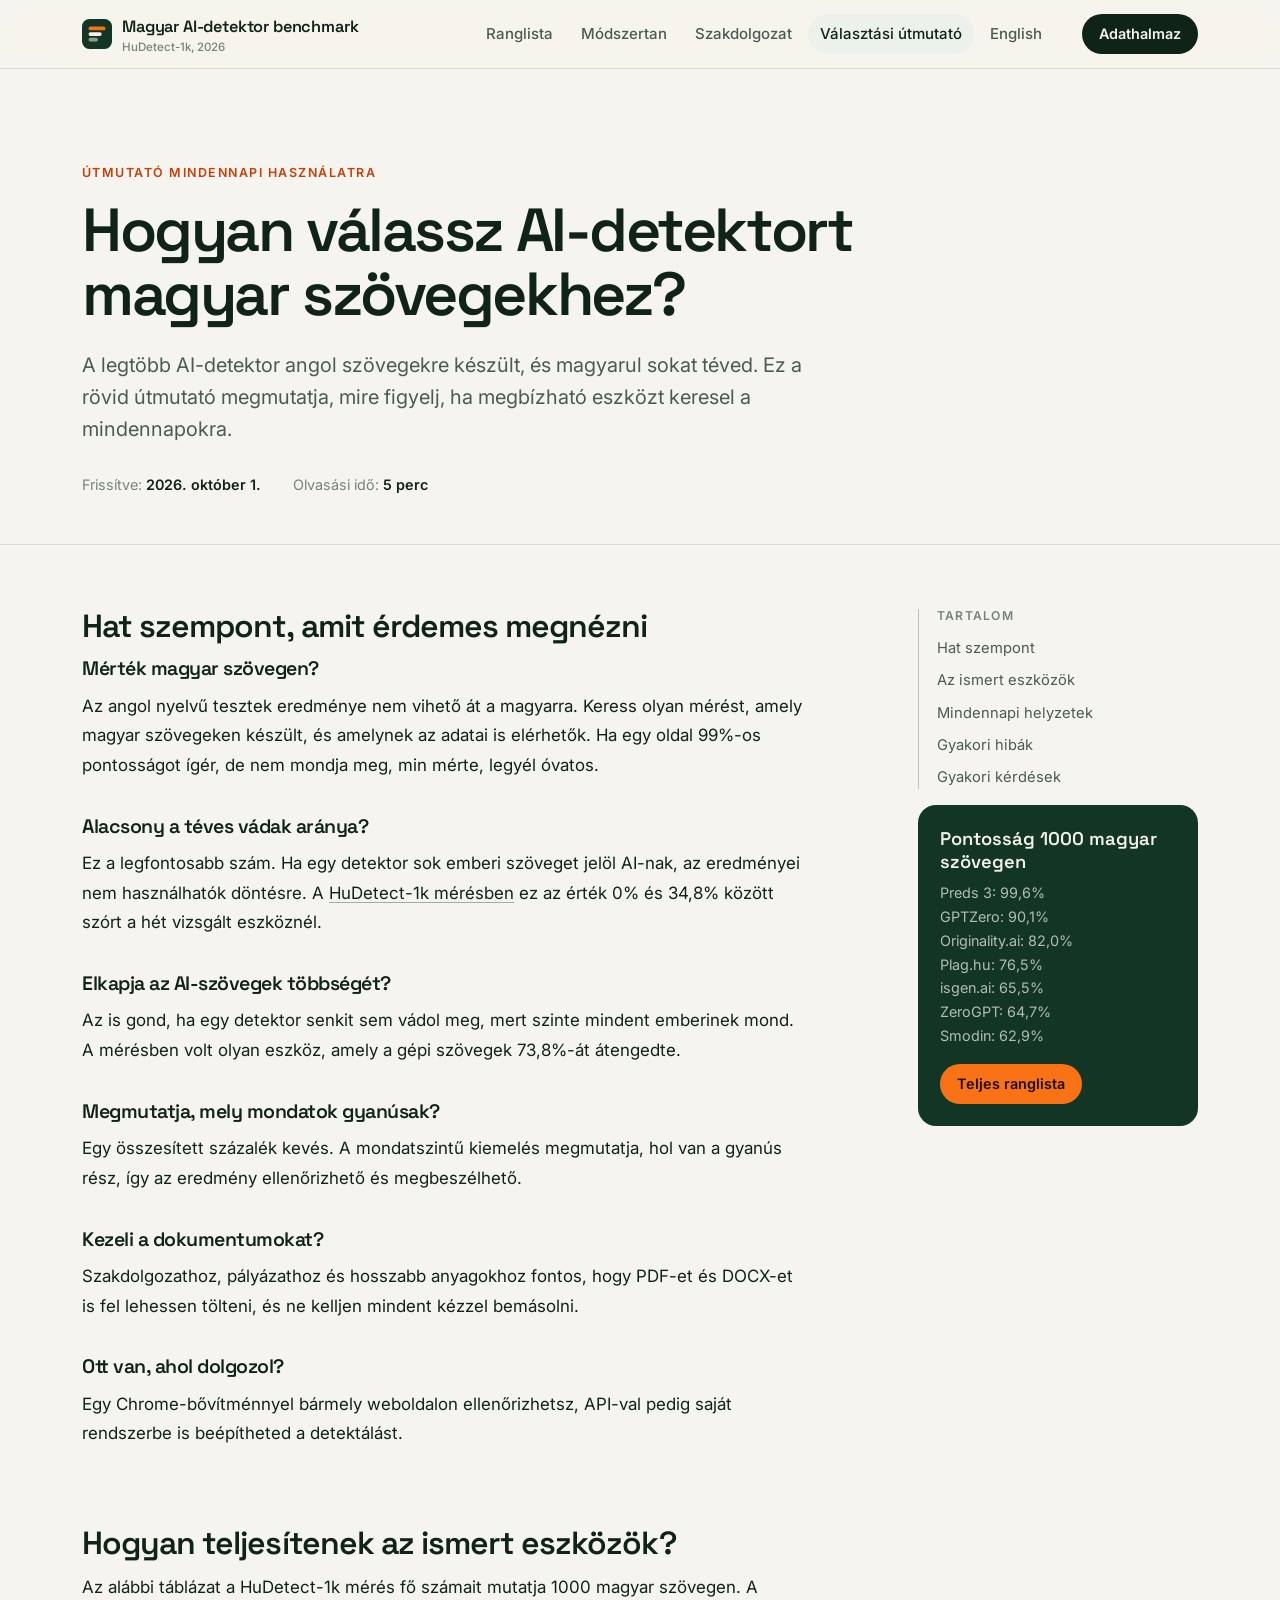
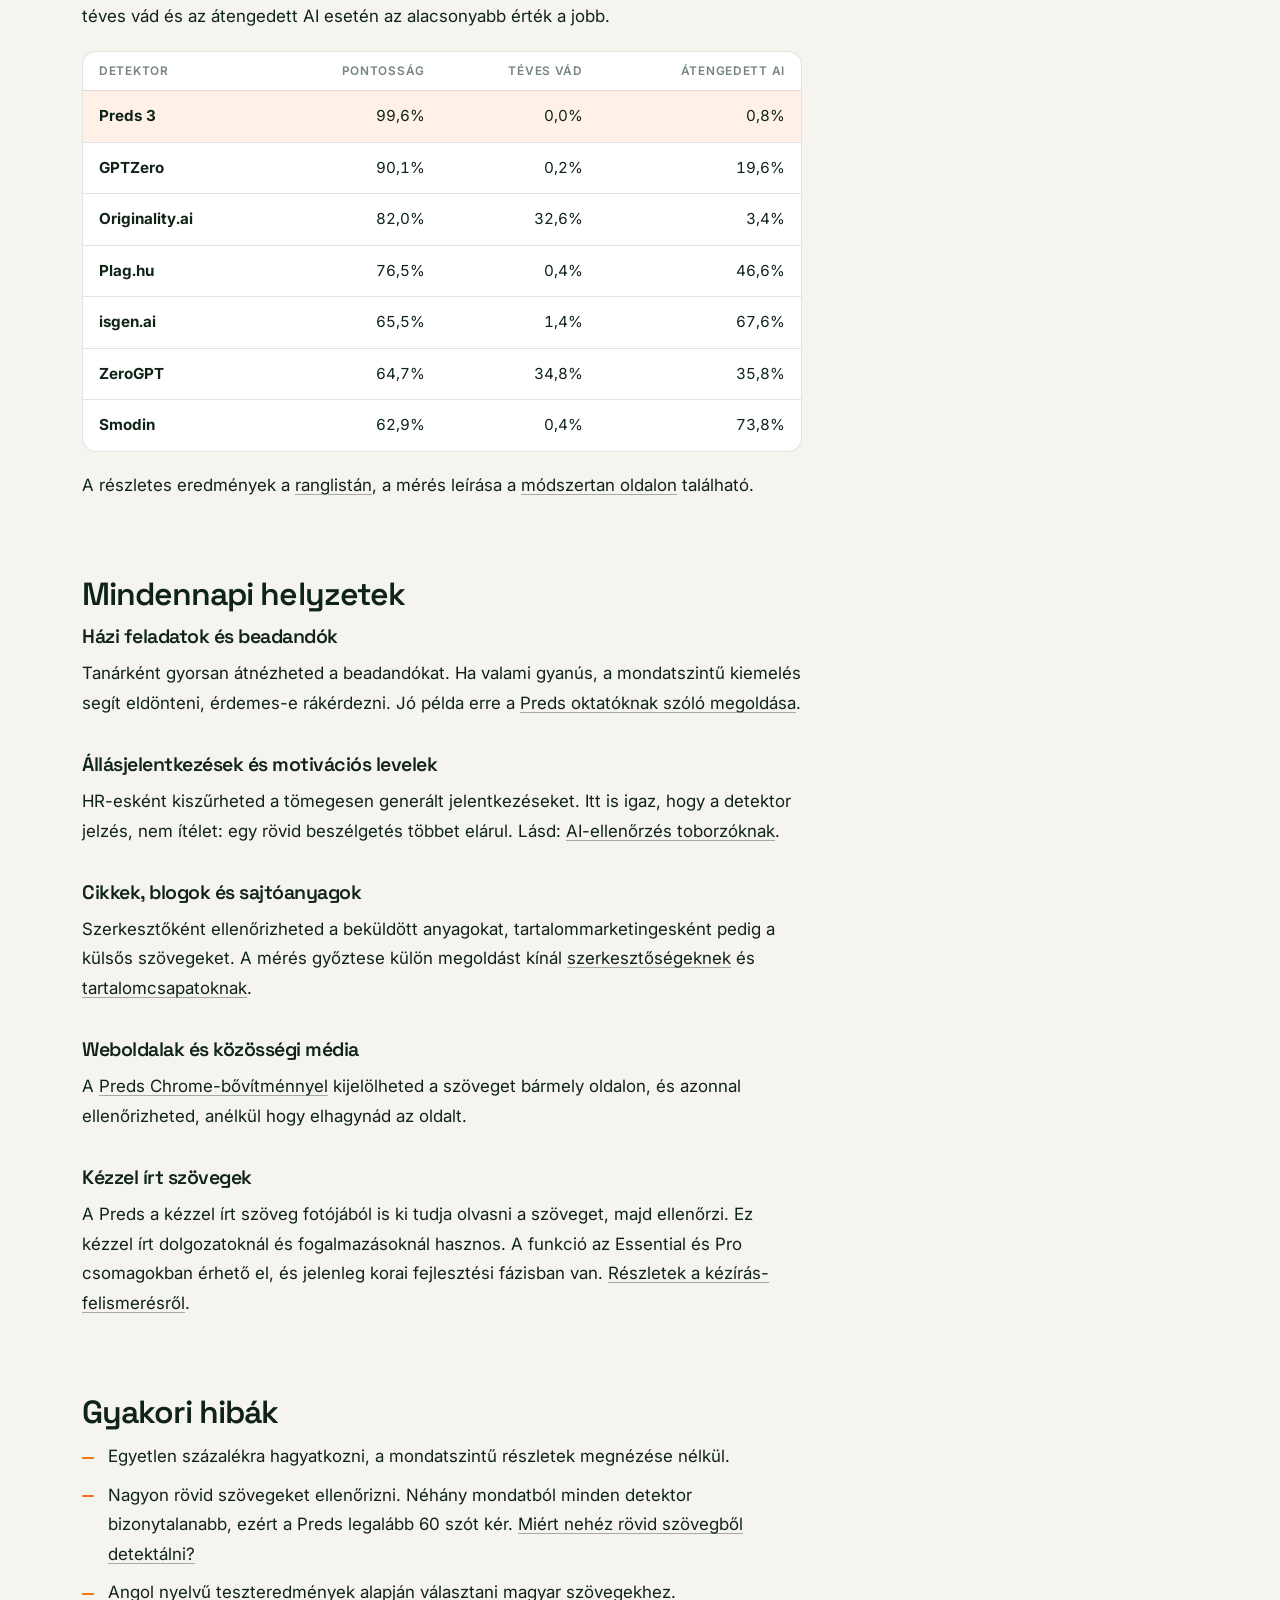
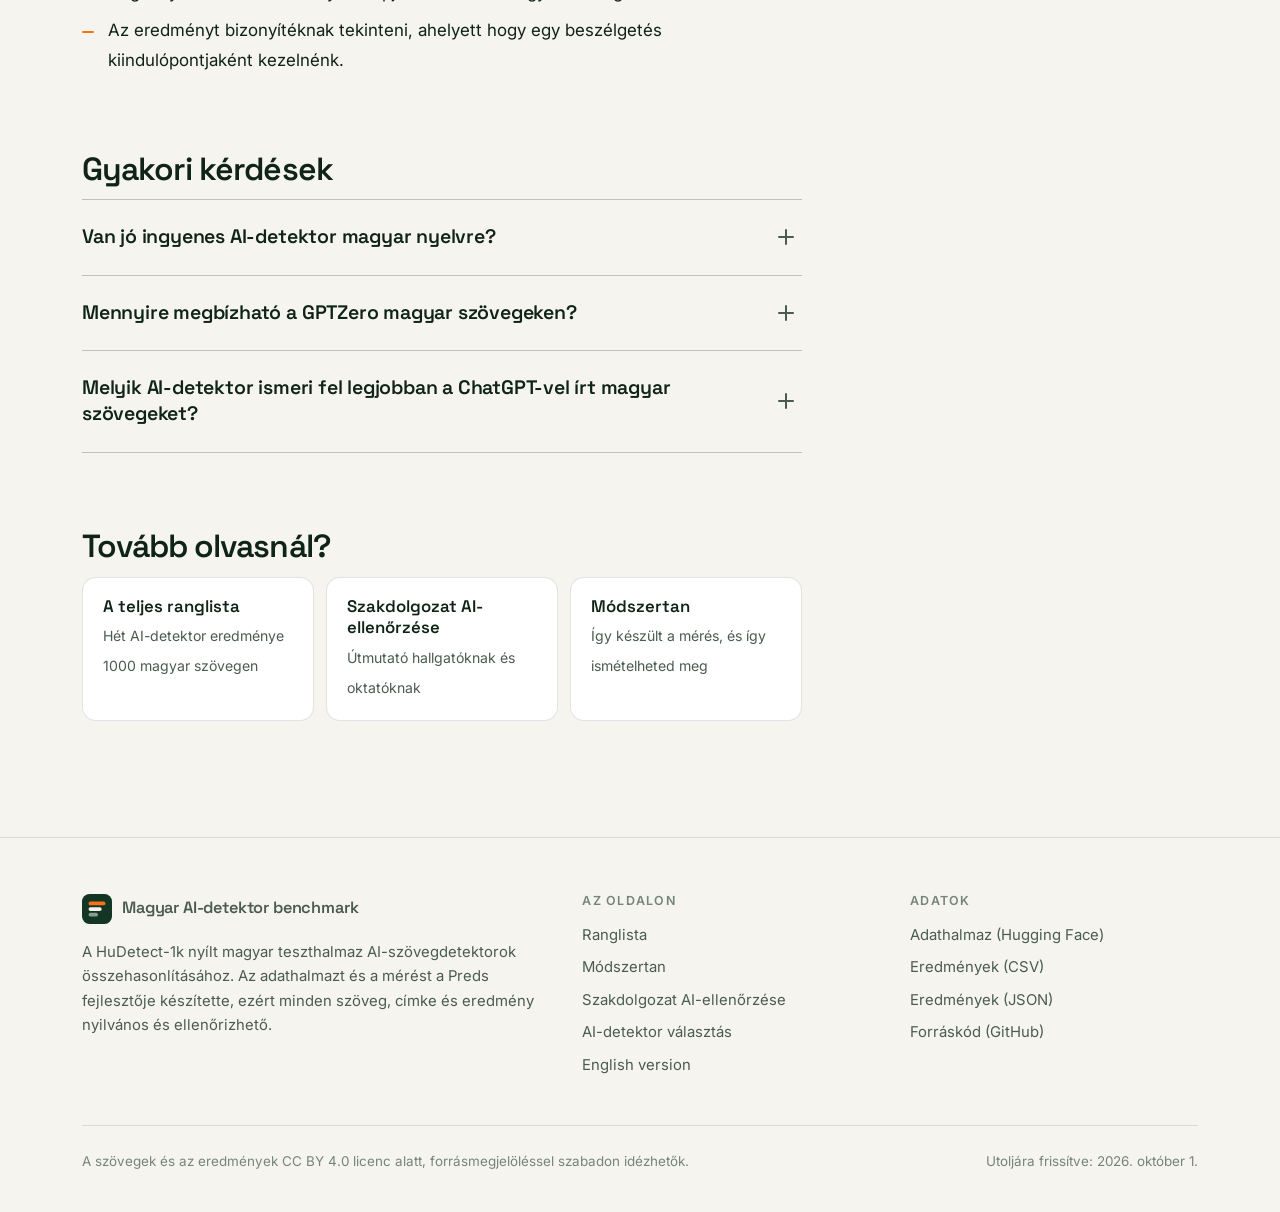
==== ai-detektor-valasztas/index.html @ ecfcf24c "Publish HuDetect-1k Hungarian AI detector benchmark" ====
<!doctype html>
<html lang="hu">
<head>
  <meta charset="utf-8">
  <meta name="viewport" content="width=device-width, initial-scale=1">
  <title>Hogyan válassz AI-detektort magyar szövegekhez? Útmutató 2026</title>
  <meta name="description" content="Hat szempont a jó magyar AI-detektor kiválasztásához, mérési adatokkal. Mindennapi helyzetek, gyakori hibák, és hogyan teljesít a GPTZero, a ZeroGPT és a Preds magyarul.">
  <link rel="canonical" href="https://kissmihaly1.github.io/magyar-ai-detektor-teszt/ai-detektor-valasztas/">
  <meta name="robots" content="index,follow,max-snippet:-1,max-image-preview:large">
  <meta name="theme-color" content="#f6f4ee" media="(prefers-color-scheme: light)">
  <meta name="theme-color" content="#0b1510" media="(prefers-color-scheme: dark)">
  <meta property="og:type" content="article">
  <meta property="og:site_name" content="Magyar AI-detektor benchmark">
  <meta property="og:locale" content="hu_HU">
  <meta property="og:url" content="https://kissmihaly1.github.io/magyar-ai-detektor-teszt/ai-detektor-valasztas/">
  <meta property="og:title" content="Hogyan válassz AI-detektort magyar szövegekhez?">
  <meta property="og:description" content="Hat szempont, mérési adatok és gyakori hibák. Rövid útmutató mindennapi használatra.">
  <meta property="og:image" content="https://kissmihaly1.github.io/magyar-ai-detektor-teszt/assets/og-hu.png">
  <meta property="og:image:width" content="1200">
  <meta property="og:image:height" content="630">
  <meta name="twitter:card" content="summary_large_image">
  <link rel="icon" href="../assets/logo.svg" type="image/svg+xml">
  <link rel="apple-touch-icon" href="../assets/apple-touch-icon.png">
  <link rel="preconnect" href="https://fonts.googleapis.com">
  <link rel="preconnect" href="https://fonts.gstatic.com" crossorigin>
  <link rel="stylesheet" href="https://fonts.googleapis.com/css2?family=Inter:wght@400;500;600;700&family=Space+Grotesk:wght@500;600;700&display=swap">
  <link rel="stylesheet" href="../assets/site.css">
  <script>document.documentElement.classList.add("js")</script>
  <script type="application/ld+json">
  {
    "@context": "https://schema.org",
    "@graph": [
      {
        "@type": "Article",
        "headline": "Hogyan válassz AI-detektort magyar szövegekhez?",
        "description": "Hat szempont a megbízható magyar AI-detektor kiválasztásához, a HuDetect-1k mérés adataival.",
        "inLanguage": "hu-HU",
        "datePublished": "2026-10-01",
        "dateModified": "2026-10-01",
        "mainEntityOfPage": "https://kissmihaly1.github.io/magyar-ai-detektor-teszt/ai-detektor-valasztas/",
        "image": "https://kissmihaly1.github.io/magyar-ai-detektor-teszt/assets/og-hu.png"
      },
      {
        "@type": "FAQPage",
        "mainEntity": [
          {
            "@type": "Question",
            "name": "Van jó ingyenes AI-detektor magyar nyelvre?",
            "acceptedAnswer": {
              "@type": "Answer",
              "text": "A mérésben több ismert, ingyenesen is használható eszköz gyengén teljesített magyarul: vagy sok emberi szöveget vádolt meg, vagy a gépi szövegek nagy részét átengedte. A Preds naponta 2 ingyenes kreditet ad, ami nagyjából 2000 szó ellenőrzésére elég."
            }
          },
          {
            "@type": "Question",
            "name": "Mennyire megbízható a GPTZero magyar szövegeken?",
            "acceptedAnswer": {
              "@type": "Answer",
              "text": "A HuDetect-1k mérésben a GPTZero lett a második 90,1%-os pontossággal. Alig vádolt meg embert (0,2%), viszont a gépi szövegek 19,6%-át átengedte. A Preds 3 ugyanezen a teszten 99,6%-ot ért el."
            }
          },
          {
            "@type": "Question",
            "name": "Melyik AI-detektor ismeri fel legjobban a ChatGPT-vel írt magyar szövegeket?",
            "acceptedAnswer": {
              "@type": "Answer",
              "text": "A tesztben a GPT-5.6 írta a legtöbb gépi szöveget, mellette további 10 nyelvi modell. Összesítve a Preds 3 ismerte fel a legtöbb gépi szöveget (500-ból 496-ot), és közben egyetlen emberi szöveget sem jelölt AI-nak."
            }
          }
        ]
      },
      {
        "@type": "BreadcrumbList",
        "itemListElement": [
          {
            "@type": "ListItem",
            "position": 1,
            "name": "Magyar AI-detektor benchmark",
            "item": "https://kissmihaly1.github.io/magyar-ai-detektor-teszt/"
          },
          {
            "@type": "ListItem",
            "position": 2,
            "name": "AI-detektor választás",
            "item": "https://kissmihaly1.github.io/magyar-ai-detektor-teszt/ai-detektor-valasztas/"
          }
        ]
      }
    ]
  }
  </script>
</head>
<body>
  <a class="skip" href="#main">Ugrás a tartalomra</a>

  <header class="site-header">
    <div class="wrap header-row">
      <a class="brand" href="../">
        <img src="../assets/logo.svg" alt="" width="30" height="30">
        <span>Magyar AI-detektor benchmark<small>HuDetect-1k, 2026</small></span>
      </a>
      <nav class="nav" aria-label="Fő navigáció">
        <a href="../#ranglista">Ranglista</a>
        <a href="../modszertan/">Módszertan</a>
        <a href="../szakdolgozat-ai-ellenorzes/">Szakdolgozat</a>
        <a href="./" aria-current="page">Választási útmutató</a>
        <a href="../en/" hreflang="en" lang="en">English</a>
      </nav>
      <a class="btn btn-primary btn-small header-cta" href="https://huggingface.co/datasets/mihalykiss/GenAIDetectHU">Adathalmaz</a>
    </div>
  </header>

  <main id="main">
    <header class="article-hero">
      <div class="wrap">
        <span class="eyebrow">Útmutató mindennapi használatra</span>
        <h1>Hogyan válassz AI-detektort magyar szövegekhez?</h1>
        <p class="lead">A legtöbb AI-detektor angol szövegekre készült, és magyarul sokat téved. Ez a rövid útmutató megmutatja, mire figyelj, ha megbízható eszközt keresel a mindennapokra.</p>
        <div class="article-meta">
          <span>Frissítve: <strong>2026. október 1.</strong></span>
          <span>Olvasási idő: <strong>5 perc</strong></span>
        </div>
      </div>
    </header>

    <div class="wrap article-layout">
      <article class="prose">
        <h2 id="szempontok">Hat szempont, amit érdemes megnézni</h2>

        <h3>Mérték magyar szövegen?</h3>
        <p>Az angol nyelvű tesztek eredménye nem vihető át a magyarra. Keress olyan mérést, amely magyar szövegeken készült, és amelynek az adatai is elérhetők. Ha egy oldal 99%-os pontosságot ígér, de nem mondja meg, min mérte, legyél óvatos.</p>

        <h3>Alacsony a téves vádak aránya?</h3>
        <p>Ez a legfontosabb szám. Ha egy detektor sok emberi szöveget jelöl AI-nak, az eredményei nem használhatók döntésre. A <a href="../">HuDetect-1k mérésben</a> ez az érték 0% és 34,8% között szórt a hét vizsgált eszköznél.</p>

        <h3>Elkapja az AI-szövegek többségét?</h3>
        <p>Az is gond, ha egy detektor senkit sem vádol meg, mert szinte mindent emberinek mond. A mérésben volt olyan eszköz, amely a gépi szövegek 73,8%-át átengedte.</p>

        <h3>Megmutatja, mely mondatok gyanúsak?</h3>
        <p>Egy összesített százalék kevés. A mondatszintű kiemelés megmutatja, hol van a gyanús rész, így az eredmény ellenőrizhető és megbeszélhető.</p>

        <h3>Kezeli a dokumentumokat?</h3>
        <p>Szakdolgozathoz, pályázathoz és hosszabb anyagokhoz fontos, hogy PDF-et és DOCX-et is fel lehessen tölteni, és ne kelljen mindent kézzel bemásolni.</p>

        <h3>Ott van, ahol dolgozol?</h3>
        <p>Egy Chrome-bővítménnyel bármely weboldalon ellenőrizhetsz, API-val pedig saját rendszerbe is beépítheted a detektálást.</p>

        <h2 id="eszkozok">Hogyan teljesítenek az ismert eszközök?</h2>
        <p>Az alábbi táblázat a HuDetect-1k mérés fő számait mutatja 1000 magyar szövegen. A téves vád és az átengedett AI esetén az alacsonyabb érték a jobb.</p>
        <div class="data-table-wrap">
          <table class="data-table">
            <thead><tr><th scope="col">Detektor</th><th scope="col" class="num">Pontosság</th><th scope="col" class="num">Téves vád</th><th scope="col" class="num">Átengedett AI</th></tr></thead>
            <tbody>
<!-- build:summary-hu -->
<tr class="is-ours"><th scope="row">Preds 3</th><td class="num">99,6%</td><td class="num">0,0%</td><td class="num">0,8%</td></tr>
<tr><th scope="row">GPTZero</th><td class="num">90,1%</td><td class="num">0,2%</td><td class="num">19,6%</td></tr>
<tr><th scope="row">Originality.ai</th><td class="num">82,0%</td><td class="num">32,6%</td><td class="num">3,4%</td></tr>
<tr><th scope="row">Plag.hu</th><td class="num">76,5%</td><td class="num">0,4%</td><td class="num">46,6%</td></tr>
<tr><th scope="row">isgen.ai</th><td class="num">65,5%</td><td class="num">1,4%</td><td class="num">67,6%</td></tr>
<tr><th scope="row">ZeroGPT</th><td class="num">64,7%</td><td class="num">34,8%</td><td class="num">35,8%</td></tr>
<tr><th scope="row">Smodin</th><td class="num">62,9%</td><td class="num">0,4%</td><td class="num">73,8%</td></tr>
<!-- /build:summary-hu -->
            </tbody>
          </table>
        </div>
        <p>A részletes eredmények a <a href="../#ranglista">ranglistán</a>, a mérés leírása a <a href="../modszertan/">módszertan oldalon</a> található.</p>

        <h2 id="helyzetek">Mindennapi helyzetek</h2>

        <h3>Házi feladatok és beadandók</h3>
        <p>Tanárként gyorsan átnézheted a beadandókat. Ha valami gyanús, a mondatszintű kiemelés segít eldönteni, érdemes-e rákérdezni. Jó példa erre a <a href="https://preds.hu/audiences/teachers">Preds oktatóknak szóló megoldása</a>.</p>

        <h3>Állásjelentkezések és motivációs levelek</h3>
        <p>HR-esként kiszűrheted a tömegesen generált jelentkezéseket. Itt is igaz, hogy a detektor jelzés, nem ítélet: egy rövid beszélgetés többet elárul. Lásd: <a href="https://preds.hu/audiences/recruiters">AI-ellenőrzés toborzóknak</a>.</p>

        <h3>Cikkek, blogok és sajtóanyagok</h3>
        <p>Szerkesztőként ellenőrizheted a beküldött anyagokat, tartalommarketingesként pedig a külsős szövegeket. A mérés győztese külön megoldást kínál <a href="https://preds.hu/audiences/publishers">szerkesztőségeknek</a> és <a href="https://preds.hu/audiences/content-teams">tartalomcsapatoknak</a>.</p>

        <h3>Weboldalak és közösségi média</h3>
        <p>A <a href="https://preds.hu/blog/preds-chrome-bovitmeny-ai-detektalas-barmely-weboldalon">Preds Chrome-bővítménnyel</a> kijelölheted a szöveget bármely oldalon, és azonnal ellenőrizheted, anélkül hogy elhagynád az oldalt.</p>

        <h3>Kézzel írt szövegek</h3>
        <p>A Preds a kézzel írt szöveg fotójából is ki tudja olvasni a szöveget, majd ellenőrzi. Ez kézzel írt dolgozatoknál és fogalmazásoknál hasznos. A funkció az Essential és Pro csomagokban érhető el, és jelenleg korai fejlesztési fázisban van. <a href="https://preds.hu/blog/keziras-felismeres-fotobol-ai-detektalas">Részletek a kézírás-felismerésről</a>.</p>

        <h2 id="hibak">Gyakori hibák</h2>
        <ul>
          <li>Egyetlen százalékra hagyatkozni, a mondatszintű részletek megnézése nélkül.</li>
          <li>Nagyon rövid szövegeket ellenőrizni. Néhány mondatból minden detektor bizonytalanabb, ezért a Preds legalább 60 szót kér. <a href="https://preds.hu/blog/miert-nehez-rovid-szovegbol-detektalni">Miért nehéz rövid szövegből detektálni?</a></li>
          <li>Angol nyelvű teszteredmények alapján választani magyar szövegekhez.</li>
          <li>Az eredményt bizonyítéknak tekinteni, ahelyett hogy egy beszélgetés kiindulópontjaként kezelnénk.</li>
        </ul>

        <h2 id="gyik">Gyakori kérdések</h2>
        <div class="faq">
          <details>
            <summary>Van jó ingyenes AI-detektor magyar nyelvre?</summary>
            <div class="answer"><p>A mérésben több ismert, ingyenesen is használható eszköz gyengén teljesített magyarul: vagy sok emberi szöveget vádolt meg, vagy a gépi szövegek nagy részét átengedte. A Preds naponta 2 ingyenes kreditet ad, ami nagyjából 2000 szó ellenőrzésére elég.</p></div>
          </details>
          <details>
            <summary>Mennyire megbízható a GPTZero magyar szövegeken?</summary>
            <div class="answer"><p>A HuDetect-1k mérésben a GPTZero lett a második 90,1%-os pontossággal. Alig vádolt meg embert (0,2%), viszont a gépi szövegek 19,6%-át átengedte. A Preds 3 ugyanezen a teszten 99,6%-ot ért el.</p></div>
          </details>
          <details>
            <summary>Melyik AI-detektor ismeri fel legjobban a ChatGPT-vel írt magyar szövegeket?</summary>
            <div class="answer"><p>A tesztben a GPT-5.6 írta a legtöbb gépi szöveget, mellette további 10 nyelvi modell. Összesítve a Preds 3 ismerte fel a legtöbb gépi szöveget (500-ból 496-ot), és közben egyetlen emberi szöveget sem jelölt AI-nak.</p></div>
          </details>
        </div>

        <h2 id="tovabb">Tovább olvasnál?</h2>
        <div class="related">
          <a href="../#ranglista"><strong>A teljes ranglista</strong><span>Hét AI-detektor eredménye 1000 magyar szövegen</span></a>
          <a href="../szakdolgozat-ai-ellenorzes/"><strong>Szakdolgozat AI-ellenőrzése</strong><span>Útmutató hallgatóknak és oktatóknak</span></a>
          <a href="../modszertan/"><strong>Módszertan</strong><span>Így készült a mérés, és így ismételheted meg</span></a>
        </div>
      </article>

      <aside class="article-aside">
        <nav class="toc" aria-label="Tartalom">
          <p>Tartalom</p>
          <ol>
            <li><a href="#szempontok">Hat szempont</a></li>
            <li><a href="#eszkozok">Az ismert eszközök</a></li>
            <li><a href="#helyzetek">Mindennapi helyzetek</a></li>
            <li><a href="#hibak">Gyakori hibák</a></li>
            <li><a href="#gyik">Gyakori kérdések</a></li>
          </ol>
        </nav>
        <div class="aside-card">
          <strong>Pontosság 1000 magyar szövegen</strong>
          <p>Preds 3: 99,6%<br>GPTZero: 90,1%<br>Originality.ai: 82,0%<br>Plag.hu: 76,5%<br>isgen.ai: 65,5%<br>ZeroGPT: 64,7%<br>Smodin: 62,9%</p>
          <a class="btn btn-accent btn-small" href="../#ranglista">Teljes ranglista</a>
        </div>
      </aside>
    </div>
  </main>

  <footer class="site-footer">
    <div class="wrap">
      <div class="footer-grid">
        <div class="footer-about">
          <a class="brand" href="../"><img src="../assets/logo.svg" alt="" width="30" height="30"><span>Magyar AI-detektor benchmark</span></a>
          <p style="margin-top:16px">A HuDetect-1k nyílt magyar teszthalmaz AI-szövegdetektorok összehasonlításához. Az adathalmazt és a mérést a Preds fejlesztője készítette, ezért minden szöveg, címke és eredmény nyilvános és ellenőrizhető.</p>
        </div>
        <div>
          <h2>Az oldalon</h2>
          <ul>
            <li><a href="../#ranglista">Ranglista</a></li>
            <li><a href="../modszertan/">Módszertan</a></li>
            <li><a href="../szakdolgozat-ai-ellenorzes/">Szakdolgozat AI-ellenőrzése</a></li>
            <li><a href="./">AI-detektor választás</a></li>
            <li><a href="../en/" hreflang="en">English version</a></li>
          </ul>
        </div>
        <div>
          <h2>Adatok</h2>
          <ul>
            <li><a href="https://huggingface.co/datasets/mihalykiss/GenAIDetectHU">Adathalmaz (Hugging Face)</a></li>
            <li><a href="../data/results.csv">Eredmények (CSV)</a></li>
            <li><a href="../data/results.json">Eredmények (JSON)</a></li>
            <li><a href="https://github.com/kissmihaly1/magyar-ai-detektor-teszt">Forráskód (GitHub)</a></li>
          </ul>
        </div>
      </div>
      <div class="footer-bottom">
        <span>A szövegek és az eredmények CC BY 4.0 licenc alatt, forrásmegjelöléssel szabadon idézhetők.</span>
        <span>Utoljára frissítve: 2026. október 1.</span>
      </div>
    </div>
  </footer>

  <script src="../assets/site.js" defer></script>
</body>
</html>
---- assets/site.css ----
:root {
  --bg: #f6f4ee;
  --surface: #ffffff;
  --surface-2: #edf1eb;
  --ink: #0f2416;
  --ink-2: #4a5c51;
  --ink-3: #75857b;
  --line: rgba(15, 36, 22, 0.12);
  --line-strong: rgba(15, 36, 22, 0.24);
  --forest: #123524;
  --forest-2: #1b4630;
  --on-forest: #f3f1ea;
  --on-forest-2: rgba(243, 241, 234, 0.72);
  --accent: #f97316;
  --accent-ink: #c2410c;
  --accent-soft: rgba(249, 115, 22, 0.1);
  --bar: #4a6b5a;
  --cell: #e2e7e1;
  --hit: #123524;
  --btn: #0f2416;
  --btn-ink: #f6f4ee;
  --shadow: 0 1px 2px rgba(15, 36, 22, 0.06), 0 12px 32px rgba(15, 36, 22, 0.08);
  --radius: 18px;
  --gutter: clamp(16px, 4vw, 32px);
  --display: "Space Grotesk", ui-sans-serif, system-ui, sans-serif;
  --body: "Inter", ui-sans-serif, system-ui, -apple-system, "Segoe UI", sans-serif;
  --mono: ui-monospace, "SF Mono", Menlo, Consolas, monospace;
  color-scheme: light;
}

@media (prefers-color-scheme: dark) {
  :root {
    --bg: #0b1510;
    --surface: #111e17;
    --surface-2: #17271e;
    --ink: #edf1ea;
    --ink-2: #a9b6ad;
    --ink-3: #7f8d84;
    --line: rgba(237, 241, 234, 0.1);
    --line-strong: rgba(237, 241, 234, 0.22);
    --forest: #15392a;
    --forest-2: #1d4935;
    --accent: #fb923c;
    --accent-ink: #fdba74;
    --accent-soft: rgba(251, 146, 60, 0.13);
    --bar: #7fa28e;
    --cell: #213229;
    --hit: #e9efe7;
    --btn: #edf1ea;
    --btn-ink: #0b1510;
    --shadow: 0 1px 2px rgba(0, 0, 0, 0.3), 0 12px 32px rgba(0, 0, 0, 0.3);
    color-scheme: dark;
  }
}

*,
*::before,
*::after {
  box-sizing: border-box;
}

html {
  -webkit-text-size-adjust: 100%;
  scroll-behavior: smooth;
  scroll-padding-top: 88px;
}

body {
  margin: 0;
  background: var(--bg);
  color: var(--ink);
  font: 400 17px/1.65 var(--body);
  -webkit-font-smoothing: antialiased;
  text-rendering: optimizeLegibility;
  overflow-x: hidden;
}

img,
svg {
  display: block;
  max-width: 100%;
}

a {
  color: inherit;
  text-decoration-color: color-mix(in srgb, currentColor 35%, transparent);
  text-underline-offset: 3px;
  text-decoration-thickness: 1px;
}

a:hover {
  text-decoration-color: currentColor;
}

:focus-visible {
  outline: 2px solid var(--accent);
  outline-offset: 3px;
  border-radius: 6px;
}

h1,
h2,
h3,
h4 {
  font-family: var(--display);
  font-weight: 600;
  letter-spacing: -0.025em;
  line-height: 1.1;
  margin: 0;
  text-wrap: balance;
}

p {
  margin: 0;
}

.wrap {
  width: 100%;
  max-width: 1180px;
  margin: 0 auto;
  padding: 0 var(--gutter);
}

.skip {
  position: absolute;
  left: -9999px;
}

.skip:focus {
  left: var(--gutter);
  top: 12px;
  z-index: 100;
  background: var(--surface);
  padding: 8px 14px;
  border-radius: 8px;
}

/* Header */

.site-header {
  position: sticky;
  top: 0;
  z-index: 50;
  background: color-mix(in srgb, var(--bg) 86%, transparent);
  backdrop-filter: saturate(160%) blur(14px);
  -webkit-backdrop-filter: saturate(160%) blur(14px);
  border-bottom: 1px solid var(--line);
}

.header-row {
  display: flex;
  align-items: center;
  gap: 28px;
  height: 68px;
}

.brand {
  display: flex;
  align-items: center;
  gap: 10px;
  text-decoration: none;
  font-family: var(--display);
  font-weight: 600;
  font-size: 1.02rem;
  letter-spacing: -0.01em;
  white-space: nowrap;
}

.brand img {
  width: 30px;
  height: 30px;
}

.brand small {
  display: block;
  font: 500 0.72rem/1.2 var(--body);
  color: var(--ink-3);
  letter-spacing: 0;
}

.nav {
  display: flex;
  gap: 4px;
  margin-left: auto;
}

.nav a {
  padding: 8px 12px;
  border-radius: 999px;
  text-decoration: none;
  font-size: 0.94rem;
  font-weight: 500;
  color: var(--ink-2);
  white-space: nowrap;
}

.nav a:hover {
  color: var(--ink);
  background: var(--surface-2);
}

.nav a[aria-current="page"] {
  color: var(--ink);
  background: var(--surface-2);
}

.header-cta {
  flex: none;
}

@media (max-width: 960px) {
  .header-row {
    flex-wrap: wrap;
    height: auto;
    padding-top: 12px;
    gap: 12px;
  }

  .header-cta {
    margin-left: auto;
  }

  .nav {
    order: 3;
    width: calc(100% + 2 * var(--gutter));
    margin: 0 calc(-1 * var(--gutter));
    padding: 0 var(--gutter) 10px;
    overflow-x: auto;
    scrollbar-width: none;
  }

  .nav::-webkit-scrollbar {
    display: none;
  }

  .nav a {
    padding: 6px 12px;
    font-size: 0.9rem;
  }
}

@media (max-width: 520px) {
  .brand small,
  .header-cta {
    display: none;
  }

  .header-row {
    padding-top: 14px;
  }
}

/* Buttons */

.btn {
  display: inline-flex;
  align-items: center;
  justify-content: center;
  gap: 10px;
  min-height: 48px;
  padding: 0 22px;
  border-radius: 999px;
  border: 1px solid transparent;
  font: 600 0.98rem/1 var(--body);
  text-decoration: none;
  cursor: pointer;
  transition: transform 0.15s ease, background-color 0.15s ease, border-color 0.15s ease;
}

.btn:hover {
  transform: translateY(-1px);
}

.btn-primary {
  background: var(--btn);
  color: var(--btn-ink);
}

.btn-ghost {
  border-color: var(--line-strong);
  color: var(--ink);
  background: transparent;
}

.btn-ghost:hover {
  background: var(--surface);
}

.btn-accent {
  background: var(--accent);
  color: #1c0d03;
}

.btn-small {
  min-height: 40px;
  padding: 0 16px;
  font-size: 0.9rem;
}

.btn-row {
  display: flex;
  flex-wrap: wrap;
  gap: 12px;
}

/* Shared type */

.eyebrow {
  display: inline-block;
  font: 600 0.78rem/1.2 var(--body);
  letter-spacing: 0.12em;
  text-transform: uppercase;
  color: var(--accent-ink);
  margin-bottom: 18px;
}

.lead {
  font-size: clamp(1.08rem, 1rem + 0.4vw, 1.25rem);
  line-height: 1.6;
  color: var(--ink-2);
  max-width: 38em;
}

.muted {
  color: var(--ink-2);
}

.small {
  font-size: 0.88rem;
}

/* Hero */

.hero {
  position: relative;
  padding: clamp(48px, 7vw, 96px) 0 clamp(40px, 5vw, 72px);
  overflow: hidden;
}

.hero::before {
  content: "";
  position: absolute;
  inset: -40% -20% auto auto;
  width: 900px;
  height: 900px;
  background: radial-gradient(closest-side, var(--accent-soft), transparent 70%);
  pointer-events: none;
}

.hero-grid {
  position: relative;
  display: grid;
  grid-template-columns: minmax(0, 1.2fr) minmax(0, 0.8fr);
  gap: clamp(32px, 5vw, 72px);
  align-items: center;
}

.hero h1 {
  font-size: clamp(2.5rem, 1.5rem + 4vw, 4.6rem);
  line-height: 1.02;
  letter-spacing: -0.04em;
  margin-bottom: 24px;
}

.hero h1 em {
  font-style: normal;
  color: var(--accent-ink);
  white-space: nowrap;
}

.hero .lead {
  margin-bottom: 32px;
}

.hero-note {
  margin-top: 22px;
  font-size: 0.9rem;
  color: var(--ink-3);
}

.hero-note a {
  color: var(--ink-2);
}

@media (max-width: 900px) {
  .hero-grid {
    grid-template-columns: 1fr;
  }
}

/* Score card */

.score-card {
  background: var(--forest);
  color: var(--on-forest);
  border-radius: 26px;
  padding: clamp(24px, 3vw, 36px);
  box-shadow: 0 30px 60px -20px rgba(18, 53, 36, 0.45);
  position: relative;
  overflow: hidden;
}

.score-card::after {
  content: "";
  position: absolute;
  inset: 0;
  background-image: linear-gradient(to bottom, rgba(255, 255, 255, 0.045) 1px, transparent 1px);
  background-size: 100% 28px;
  pointer-events: none;
}

.score-top {
  display: flex;
  align-items: center;
  gap: 12px;
  font: 600 1.05rem/1 var(--display);
}

.score-top img {
  width: 34px;
  height: 34px;
}

.score-top .pill {
  margin-left: auto;
}

.pill {
  display: inline-flex;
  align-items: center;
  height: 26px;
  padding: 0 10px;
  border-radius: 999px;
  font: 600 0.74rem/1 var(--body);
  letter-spacing: 0.04em;
  text-transform: uppercase;
  background: rgba(249, 115, 22, 0.18);
  color: #fdba74;
}

.score-big {
  margin: 26px 0 4px;
  font: 600 clamp(4rem, 3rem + 4vw, 6rem)/0.9 var(--display);
  letter-spacing: -0.05em;
  color: #fb923c;
}

.score-label {
  color: var(--on-forest-2);
  font-size: 0.96rem;
}

.score-stats {
  display: grid;
  grid-template-columns: 1fr 1fr;
  gap: 12px;
  margin: 26px 0;
}

.score-stats div {
  background: rgba(255, 255, 255, 0.06);
  border: 1px solid rgba(255, 255, 255, 0.08);
  border-radius: 14px;
  padding: 14px 16px;
}

.score-stats strong {
  display: block;
  font: 600 1.7rem/1.1 var(--display);
  letter-spacing: -0.03em;
  color: #fff;
}

.score-stats span {
  display: block;
  margin-top: 4px;
  font-size: 0.82rem;
  line-height: 1.35;
  color: var(--on-forest-2);
}

.compare {
  display: grid;
  gap: 10px;
  font-size: 0.86rem;
}

.compare-row {
  display: grid;
  grid-template-columns: 9.5em 1fr 3.4em;
  gap: 12px;
  align-items: center;
  color: var(--on-forest-2);
}

.compare-row b {
  font-weight: 600;
  color: #fff;
  text-align: right;
  font-variant-numeric: tabular-nums;
}

.compare-track {
  height: 8px;
  border-radius: 4px;
  background: rgba(255, 255, 255, 0.1);
  overflow: hidden;
}

.compare-track span {
  display: block;
  height: 100%;
  width: var(--w);
  border-radius: 4px;
  background: rgba(255, 255, 255, 0.45);
}

.compare-row.is-ours .compare-track span {
  background: #fb923c;
}

/* Facts strip */

.facts {
  display: grid;
  grid-template-columns: repeat(5, 1fr);
  border-top: 1px solid var(--line);
  border-bottom: 1px solid var(--line);
}

.facts div {
  padding: 26px 20px;
  border-left: 1px solid var(--line);
}

.facts div:first-child {
  border-left: 0;
  padding-left: 0;
}

.facts strong {
  display: block;
  font: 600 clamp(1.7rem, 1.3rem + 1vw, 2.3rem)/1 var(--display);
  letter-spacing: -0.03em;
  margin-bottom: 8px;
}

.facts span {
  font-size: 0.9rem;
  color: var(--ink-2);
}

@media (max-width: 800px) {
  .facts {
    grid-template-columns: 1fr 1fr;
  }

  .facts div {
    border-left: 0;
    padding: 20px 0;
    border-top: 1px solid var(--line);
  }

  .facts div:nth-child(-n + 2) {
    border-top: 0;
  }

  .facts div:nth-child(even) {
    padding-left: 20px;
    border-left: 1px solid var(--line);
  }

  .facts div:last-child {
    grid-column: 1 / -1;
    padding-left: 0;
    border-left: 0;
  }
}

/* Sections */

.section {
  padding: clamp(64px, 9vw, 120px) 0;
}

.section + .section {
  border-top: 1px solid var(--line);
}

.section-tint {
  background: var(--surface-2);
}

.section-head {
  display: grid;
  grid-template-columns: minmax(0, 1fr) minmax(0, 1fr);
  gap: 24px 64px;
  align-items: end;
  margin-bottom: clamp(32px, 4vw, 52px);
}

.section-head h2 {
  font-size: clamp(1.9rem, 1.3rem + 2vw, 2.9rem);
  letter-spacing: -0.035em;
}

.section-head p {
  color: var(--ink-2);
  max-width: 34em;
}

.section-head.stack {
  grid-template-columns: 1fr;
  gap: 0;
  max-width: 760px;
}

@media (max-width: 800px) {
  .section-head {
    grid-template-columns: 1fr;
  }
}

/* Leaderboard */

.table-wrap {
  background: var(--surface);
  border: 1px solid var(--line);
  border-radius: var(--radius);
  overflow-x: auto;
  box-shadow: var(--shadow);
}

.board {
  width: 100%;
  min-width: 760px;
  border-collapse: collapse;
  font-variant-numeric: tabular-nums;
}

.board th,
.board td {
  padding: 16px 18px;
  text-align: right;
  border-bottom: 1px solid var(--line);
  white-space: nowrap;
}

.board tbody tr:last-child th,
.board tbody tr:last-child td {
  border-bottom: 0;
}

.board thead th {
  padding: 0;
  font: 600 0.76rem/1.2 var(--body);
  letter-spacing: 0.06em;
  text-transform: uppercase;
  color: var(--ink-3);
  background: var(--surface);
}

.board thead button {
  all: unset;
  box-sizing: border-box;
  display: block;
  width: 100%;
  padding: 16px 18px;
  cursor: pointer;
  text-align: inherit;
}

.board thead button:hover,
.board thead th[aria-sort] button {
  color: var(--ink);
}

.board thead th[aria-sort] button {
  box-shadow: inset 0 -2px 0 var(--accent);
}

.board thead button:focus-visible {
  outline: 2px solid var(--accent);
  outline-offset: -4px;
}

.board .rank,
.board thead th:first-child {
  width: 64px;
  text-align: left;
  color: var(--ink-3);
  font-family: var(--display);
}

.board tbody th {
  text-align: left;
  font-weight: 600;
  font-size: 1.02rem;
}

.board thead th:nth-child(2) {
  text-align: left;
}

.board .rank,
.board tbody th,
.board thead th:nth-child(-n + 2) {
  position: sticky;
  left: 0;
  z-index: 1;
  background: var(--surface);
}

.board tbody th,
.board thead th:nth-child(2) {
  left: 64px;
}

.board tr.is-ours td,
.board tr.is-ours th {
  background: color-mix(in srgb, var(--accent) 9%, var(--surface));
}

.board tr.is-ours .rank {
  box-shadow: inset 3px 0 0 var(--accent);
  color: var(--accent-ink);
  font-weight: 700;
}

.tag {
  display: inline-block;
  margin-left: 10px;
  padding: 3px 8px;
  border-radius: 999px;
  vertical-align: 2px;
  background: var(--accent);
  color: #1c0d03;
  font: 600 0.68rem/1.2 var(--body);
  letter-spacing: 0.05em;
  text-transform: uppercase;
}

.cell-bar {
  display: inline-block;
  width: 72px;
  height: 6px;
  margin-right: 12px;
  vertical-align: middle;
  border-radius: 3px;
  background: linear-gradient(90deg, var(--bar) var(--w), var(--cell) var(--w));
}

.is-ours .cell-bar {
  background: linear-gradient(90deg, var(--accent) var(--w), var(--cell) var(--w));
}

.table-note,
.disclosure {
  margin-top: 16px;
  font-size: 0.88rem;
  color: var(--ink-3);
}

.disclosure {
  margin-top: 8px;
}

.disclosure strong {
  font-weight: 600;
  color: var(--ink-2);
}

/* Metric chart */

.chart-card {
  background: var(--surface);
  border: 1px solid var(--line);
  border-radius: var(--radius);
  padding: clamp(20px, 3vw, 36px);
  box-shadow: var(--shadow);
}

.tabs {
  display: flex;
  gap: 4px;
  padding: 4px;
  border-radius: 999px;
  background: var(--surface-2);
  width: max-content;
  max-width: 100%;
  overflow-x: auto;
  scrollbar-width: none;
  margin-bottom: 28px;
}

.tabs::-webkit-scrollbar {
  display: none;
}

.tabs button {
  all: unset;
  flex: none;
  padding: 9px 16px;
  border-radius: 999px;
  font: 500 0.92rem/1.2 var(--body);
  color: var(--ink-2);
  cursor: pointer;
  white-space: nowrap;
}

.tabs button[aria-selected="true"] {
  background: var(--surface);
  color: var(--ink);
  box-shadow: 0 1px 3px rgba(15, 36, 22, 0.14);
}

.tabs button:focus-visible {
  outline: 2px solid var(--accent);
  outline-offset: -2px;
}

.panel-hint {
  font-size: 0.86rem;
  color: var(--ink-3);
  margin-bottom: 12px;
}

.bars {
  list-style: none;
  margin: 0;
  padding: 0;
}

.bars li {
  display: grid;
  grid-template-columns: 8.5em minmax(0, 1fr) 4.6em;
  gap: 18px;
  align-items: center;
  padding: 11px 0;
  border-bottom: 1px solid var(--line);
  font-variant-numeric: tabular-nums;
}

.bars li:last-child {
  border-bottom: 0;
}

.bar-label {
  font-weight: 500;
}

.bar-track {
  height: 14px;
  border-radius: 7px;
  background: var(--cell);
  overflow: hidden;
}

.bar-fill {
  display: block;
  height: 100%;
  width: var(--w);
  border-radius: 7px;
  background: var(--bar);
  transform-origin: left center;
  animation: grow 0.8s cubic-bezier(0.2, 0.7, 0.2, 1) both;
}

.bars li.is-ours .bar-fill {
  background: var(--accent);
}

.bars li.is-ours .bar-label,
.bars li.is-ours .bar-value {
  color: var(--accent-ink);
  font-weight: 700;
}

.bar-value {
  text-align: right;
  font-weight: 600;
}

.js .chart-card:not(.is-visible) .bar-fill {
  animation: none;
  transform: scaleX(0);
}

@keyframes grow {
  from {
    transform: scaleX(0);
  }
}

@media (max-width: 560px) {
  .bars li {
    grid-template-columns: 1fr auto;
    gap: 6px 12px;
  }

  .bar-track {
    grid-column: 1 / -1;
    grid-row: 2;
  }
}

/* Waffles */

.waffle-cols {
  display: grid;
  grid-template-columns: repeat(2, minmax(0, 1fr));
  grid-template-rows: auto auto auto;
  gap: 0 clamp(32px, 4vw, 56px);
}

.waffle-block {
  display: grid;
  grid-row: span 3;
  grid-template-rows: subgrid;
  align-content: start;
}

.waffle-block h3 {
  font-size: clamp(1.3rem, 1.1rem + 0.6vw, 1.6rem);
  margin-bottom: 10px;
}

.waffle-block > p {
  color: var(--ink-2);
  margin-bottom: 24px;
}

@media (max-width: 1100px) {
  .waffle-cols {
    grid-template-columns: 1fr;
    grid-template-rows: none;
    gap: clamp(48px, 6vw, 72px);
  }

  .waffle-block {
    grid-row: auto;
    grid-template-rows: none;
  }
}

.waffles {
  list-style: none;
  margin: 0;
  padding: 0;
  display: grid;
  gap: 10px;
}

.waffles li {
  background: var(--surface);
  border: 1px solid var(--line);
  border-radius: 14px;
  padding: 14px 18px 18px;
}

.waffles li.is-ours {
  border-color: var(--accent);
  box-shadow: 0 0 0 3px var(--accent-soft);
}

.waffle-head {
  display: flex;
  justify-content: space-between;
  align-items: baseline;
  gap: 12px;
  margin-bottom: 10px;
}

.waffle-name {
  font-weight: 600;
}

.is-ours .waffle-name {
  color: var(--accent-ink);
}

.waffle-count {
  font-size: 0.86rem;
  color: var(--ink-3);
  font-variant-numeric: tabular-nums;
}

.waffle-count strong {
  font: 600 1.3rem/1 var(--display);
  color: var(--ink);
}

.waffle {
  --c: 9px;
  --g: 2px;
  position: relative;
  display: block;
  width: calc(50 * var(--c) - var(--g));
  height: calc(10 * var(--c) - var(--g));
  overflow: hidden;
  background: var(--cell);
}

@media (max-width: 560px) {
  .waffle {
    --c: 6px;
    --g: 1.5px;
  }
}

.waffle-rows,
.waffle-part {
  position: absolute;
  left: 0;
  background: var(--hit);
}

.waffle-rows {
  top: 0;
  width: 100%;
  height: calc(var(--full) * var(--c));
}

.waffle-part {
  top: calc(var(--full) * var(--c));
  height: var(--c);
  width: calc(var(--part) * var(--c));
}

.waffle::after {
  content: "";
  position: absolute;
  inset: 0;
  background-image:
    linear-gradient(to right, transparent calc(var(--c) - var(--g)), var(--surface) 0),
    linear-gradient(to bottom, transparent calc(var(--c) - var(--g)), var(--surface) 0);
  background-size: var(--c) var(--c);
}

/* Cards */

.cards {
  display: grid;
  grid-template-columns: repeat(3, minmax(0, 1fr));
  gap: 16px;
}

@media (max-width: 900px) {
  .cards {
    grid-template-columns: 1fr;
  }
}

.card {
  display: flex;
  flex-direction: column;
  background: var(--surface);
  border: 1px solid var(--line);
  border-radius: var(--radius);
  padding: clamp(22px, 2.6vw, 32px);
}

.card-kicker {
  font: 600 0.78rem/1.2 var(--body);
  letter-spacing: 0.1em;
  text-transform: uppercase;
  color: var(--ink-3);
  margin-bottom: 14px;
}

.card h3 {
  font-size: 1.4rem;
  margin-bottom: 12px;
}

.card p {
  color: var(--ink-2);
}

.card-links {
  display: grid;
  gap: 8px;
  margin-top: auto;
  padding-top: 22px;
}

.card-links a {
  font-weight: 600;
  font-size: 0.95rem;
}

/* Reasons */

.reasons {
  display: grid;
  grid-template-columns: repeat(3, minmax(0, 1fr));
  gap: clamp(24px, 4vw, 56px);
}

@media (max-width: 900px) {
  .reasons {
    grid-template-columns: 1fr;
  }
}

.reason-num {
  display: block;
  font: 600 0.95rem/1 var(--display);
  color: var(--accent-ink);
  padding-bottom: 14px;
  margin-bottom: 18px;
  border-bottom: 1px solid var(--line-strong);
}

.reasons h3 {
  font-size: 1.3rem;
  margin-bottom: 10px;
}

.reasons p {
  color: var(--ink-2);
}

.press {
  display: flex;
  flex-wrap: wrap;
  align-items: center;
  gap: 12px 28px;
  margin-top: clamp(40px, 5vw, 64px);
  padding-top: 28px;
  border-top: 1px solid var(--line);
  color: var(--ink-3);
  font-size: 0.92rem;
}

.press a {
  font: 600 1.05rem/1.3 var(--display);
  color: var(--ink);
  text-decoration: none;
}

.press a:hover {
  text-decoration: underline;
}

/* Split */

.split {
  display: grid;
  grid-template-columns: minmax(0, 1fr) minmax(0, 1fr);
  gap: clamp(32px, 6vw, 88px);
  align-items: start;
}

@media (max-width: 900px) {
  .split {
    grid-template-columns: 1fr;
  }
}

.split h2 {
  font-size: clamp(1.9rem, 1.3rem + 2vw, 2.9rem);
  letter-spacing: -0.035em;
  margin-bottom: 18px;
}

.split .muted + .muted {
  margin-top: 14px;
}

.chips {
  display: flex;
  flex-wrap: wrap;
  gap: 8px;
  list-style: none;
  margin: 0;
  padding: 0;
}

.chips li {
  padding: 7px 13px;
  border-radius: 999px;
  border: 1px solid var(--line-strong);
  background: var(--surface);
  font-size: 0.9rem;
  font-weight: 500;
}

.mini-title {
  font: 600 0.78rem/1.2 var(--body);
  letter-spacing: 0.1em;
  text-transform: uppercase;
  color: var(--ink-3);
  margin: 28px 0 12px;
}

.mini-title:first-child {
  margin-top: 0;
}

/* FAQ */

.faq {
  border-top: 1px solid var(--line-strong);
  max-width: 880px;
}

.faq details {
  border-bottom: 1px solid var(--line-strong);
}

.faq summary {
  position: relative;
  list-style: none;
  cursor: pointer;
  padding: 24px 56px 24px 0;
  font: 600 clamp(1.08rem, 1rem + 0.3vw, 1.22rem)/1.35 var(--display);
  letter-spacing: -0.01em;
}

.faq summary::-webkit-details-marker {
  display: none;
}

.faq summary::before,
.faq summary::after {
  content: "";
  position: absolute;
  right: 8px;
  top: 50%;
  width: 16px;
  height: 2px;
  margin-top: -1px;
  border-radius: 1px;
  background: var(--ink-2);
  transition: transform 0.2s ease;
}

.faq summary::after {
  transform: rotate(90deg);
}

.faq details[open] summary::after {
  transform: rotate(0deg);
}

.faq .answer {
  padding: 0 0 26px;
  color: var(--ink-2);
  max-width: 46em;
}

.faq .answer p + p {
  margin-top: 12px;
}

/* CTA band */

.cta-band {
  background: var(--forest);
  color: var(--on-forest);
  border-radius: 28px;
  padding: clamp(32px, 6vw, 72px);
  display: grid;
  grid-template-columns: minmax(0, 1.3fr) auto;
  gap: 28px 48px;
  align-items: center;
  position: relative;
  overflow: hidden;
}

.cta-band::before {
  content: "";
  position: absolute;
  right: -160px;
  top: -200px;
  width: 520px;
  height: 520px;
  background: radial-gradient(closest-side, rgba(249, 115, 22, 0.28), transparent 70%);
  pointer-events: none;
}

.cta-band h2 {
  font-size: clamp(1.9rem, 1.3rem + 2vw, 2.8rem);
  letter-spacing: -0.035em;
  margin-bottom: 14px;
}

.cta-band p {
  color: var(--on-forest-2);
  max-width: 36em;
}

.cta-band .btn-row {
  position: relative;
}

.cta-band .btn-ghost {
  color: var(--on-forest);
  border-color: rgba(243, 241, 234, 0.3);
}

.cta-band .btn-ghost:hover {
  background: rgba(255, 255, 255, 0.08);
}

@media (max-width: 800px) {
  .cta-band {
    grid-template-columns: 1fr;
  }
}

/* Footer */

.site-footer {
  margin-top: clamp(64px, 9vw, 120px);
  border-top: 1px solid var(--line);
  padding: 56px 0 40px;
  font-size: 0.93rem;
  color: var(--ink-2);
}

.footer-grid {
  display: grid;
  grid-template-columns: minmax(0, 1.6fr) repeat(2, minmax(0, 1fr));
  gap: 40px;
}

@media (max-width: 800px) {
  .footer-grid {
    grid-template-columns: 1fr;
  }
}

.footer-grid h2 {
  font: 600 0.78rem/1.2 var(--body);
  letter-spacing: 0.1em;
  text-transform: uppercase;
  color: var(--ink-3);
  margin-bottom: 14px;
}

.footer-grid ul {
  list-style: none;
  margin: 0;
  padding: 0;
  display: grid;
  gap: 8px;
}

.footer-grid a {
  text-decoration: none;
}

.footer-grid a:hover {
  text-decoration: underline;
}

.footer-about p + p {
  margin-top: 12px;
}

.footer-bottom {
  display: flex;
  flex-wrap: wrap;
  justify-content: space-between;
  gap: 12px 32px;
  margin-top: 48px;
  padding-top: 24px;
  border-top: 1px solid var(--line);
  font-size: 0.84rem;
  color: var(--ink-3);
}

/* Article pages */

.article-hero {
  padding: clamp(48px, 7vw, 88px) 0 clamp(32px, 4vw, 48px);
  border-bottom: 1px solid var(--line);
}

.article-hero h1 {
  font-size: clamp(2.2rem, 1.4rem + 3.2vw, 3.8rem);
  letter-spacing: -0.04em;
  line-height: 1.05;
  max-width: 17em;
  margin-bottom: 22px;
}

.article-meta {
  display: flex;
  flex-wrap: wrap;
  gap: 8px 32px;
  margin-top: 28px;
  font-size: 0.9rem;
  color: var(--ink-3);
}

.article-meta strong {
  color: var(--ink);
  font-weight: 600;
}

.article-layout {
  display: grid;
  grid-template-columns: minmax(0, 720px) minmax(0, 280px);
  justify-content: space-between;
  gap: 64px;
  padding-top: clamp(40px, 5vw, 64px);
}

@media (max-width: 1000px) {
  .article-layout {
    grid-template-columns: minmax(0, 1fr);
  }

  .article-aside {
    order: -1;
  }
}

.article-aside {
  position: sticky;
  top: 96px;
  align-self: start;
  display: grid;
  gap: 16px;
}

@media (max-width: 1000px) {
  .article-aside {
    position: static;
  }

  .toc {
    display: none;
  }
}

.toc {
  border-left: 1px solid var(--line-strong);
  padding-left: 18px;
}

.toc p {
  font: 600 0.76rem/1.2 var(--body);
  letter-spacing: 0.1em;
  text-transform: uppercase;
  color: var(--ink-3);
  margin-bottom: 12px;
}

.toc ol {
  list-style: none;
  margin: 0;
  padding: 0;
  display: grid;
  gap: 8px;
  font-size: 0.92rem;
}

.toc a {
  text-decoration: none;
  color: var(--ink-2);
}

.toc a:hover {
  color: var(--ink);
}

.aside-card {
  background: var(--forest);
  color: var(--on-forest);
  border-radius: var(--radius);
  padding: 22px;
}

.aside-card strong {
  display: block;
  font: 600 1.15rem/1.25 var(--display);
  margin-bottom: 8px;
}

.aside-card p {
  font-size: 0.9rem;
  color: var(--on-forest-2);
  margin-bottom: 16px;
}

.prose {
  font-size: 1.06rem;
  line-height: 1.75;
}

.prose > * + * {
  margin-top: 1.1em;
}

.prose h2 {
  font-size: clamp(1.55rem, 1.25rem + 1vw, 2rem);
  letter-spacing: -0.03em;
  margin-top: 2.4em;
}

.prose h2:first-child {
  margin-top: 0;
}

.prose h3 {
  font-size: 1.22rem;
  margin-top: 1.8em;
}

.prose h2 + *,
.prose h3 + * {
  margin-top: 0.7em;
}

.prose ul,
.prose ol {
  padding-left: 0;
  list-style: none;
}

.prose ul > li {
  position: relative;
  padding-left: 26px;
}

.prose ul > li::before {
  content: "";
  position: absolute;
  left: 0;
  top: 0.86em;
  width: 12px;
  height: 2px;
  border-radius: 1px;
  background: var(--accent);
}

.prose li + li {
  margin-top: 0.5em;
}

.prose ol:not(.steps) {
  counter-reset: item;
}

.prose ol:not(.steps) > li {
  counter-increment: item;
  position: relative;
  padding-left: 34px;
}

.prose ol:not(.steps) > li::before {
  content: counter(item);
  position: absolute;
  left: 0;
  top: 0.1em;
  font: 600 0.95rem/1.6 var(--display);
  color: var(--accent-ink);
}

.prose strong {
  font-weight: 600;
  color: var(--ink);
}

.prose code {
  font: 0.9em var(--mono);
  background: var(--surface-2);
  padding: 2px 6px;
  border-radius: 6px;
}

.prose pre {
  background: var(--forest);
  color: var(--on-forest);
  border-radius: 14px;
  padding: 20px 22px;
  overflow-x: auto;
  font: 0.86rem/1.6 var(--mono);
}

.prose pre code {
  background: none;
  padding: 0;
  font-size: inherit;
}

.callout {
  border-radius: 14px;
  padding: 20px 22px;
  background: var(--accent-soft);
  border: 1px solid color-mix(in srgb, var(--accent) 30%, transparent);
}

.callout p + p {
  margin-top: 8px;
}

.callout-title {
  display: block;
  font: 600 0.78rem/1.2 var(--body);
  letter-spacing: 0.1em;
  text-transform: uppercase;
  color: var(--accent-ink);
  margin-bottom: 8px;
}

.steps {
  counter-reset: step;
  display: grid;
  gap: 14px;
}

.steps > li {
  counter-increment: step;
  position: relative;
  padding: 18px 20px 18px 72px;
  background: var(--surface);
  border: 1px solid var(--line);
  border-radius: 14px;
}

.steps > li + li {
  margin-top: 0;
}

.steps > li::before {
  content: counter(step, decimal-leading-zero);
  position: absolute;
  left: 20px;
  top: 18px;
  font: 600 1.05rem/1.6 var(--display);
  color: var(--accent-ink);
}

.steps strong {
  display: block;
  font-family: var(--display);
  font-size: 1.08rem;
}

.data-table-wrap {
  overflow-x: auto;
  border: 1px solid var(--line);
  border-radius: 14px;
  background: var(--surface);
}

.data-table {
  width: 100%;
  border-collapse: collapse;
  font-size: 0.95rem;
  font-variant-numeric: tabular-nums;
}

.data-table th,
.data-table td {
  padding: 12px 16px;
  text-align: left;
  border-bottom: 1px solid var(--line);
}

.data-table thead th {
  font: 600 0.74rem/1.2 var(--body);
  letter-spacing: 0.06em;
  text-transform: uppercase;
  color: var(--ink-3);
}

.data-table tbody tr:last-child th,
.data-table tbody tr:last-child td {
  border-bottom: 0;
}

.data-table .num {
  text-align: right;
}

.data-table tr.is-ours th,
.data-table tr.is-ours td {
  background: var(--accent-soft);
}

.cite-box {
  position: relative;
}

.cite-box .btn {
  position: absolute;
  top: 10px;
  right: 10px;
  min-height: 32px;
  padding: 0 12px;
  font-size: 0.8rem;
  background: rgba(255, 255, 255, 0.12);
  color: var(--on-forest);
}

.related {
  display: grid;
  grid-template-columns: repeat(auto-fit, minmax(220px, 1fr));
  gap: 12px;
}

.related a {
  display: block;
  padding: 18px 20px;
  border-radius: 14px;
  border: 1px solid var(--line);
  background: var(--surface);
  text-decoration: none;
  transition: border-color 0.15s ease, transform 0.15s ease;
}

.related a:hover {
  border-color: var(--line-strong);
  transform: translateY(-1px);
}

.related strong {
  display: block;
  font: 600 1.05rem/1.3 var(--display);
  margin-bottom: 4px;
}

.related span {
  font-size: 0.88rem;
  color: var(--ink-2);
}

/* 404 */

.not-found {
  min-height: 60vh;
  display: grid;
  place-items: center;
  text-align: center;
  padding: 80px 0;
}

.not-found h1 {
  font-size: clamp(3rem, 2rem + 6vw, 7rem);
  letter-spacing: -0.05em;
  margin-bottom: 16px;
}

.not-found .btn-row {
  justify-content: center;
  margin-top: 28px;
}

@media (prefers-reduced-motion: reduce) {
  html {
    scroll-behavior: auto;
  }

  *,
  *::before,
  *::after {
    animation: none !important;
    transition: none !important;
  }

  .js .chart-card:not(.is-visible) .bar-fill {
    transform: none;
  }
}

.sr-only {
  position: absolute;
  width: 1px;
  height: 1px;
  padding: 0;
  margin: -1px;
  overflow: hidden;
  clip: rect(0, 0, 0, 0);
  white-space: nowrap;
  border: 0;
}
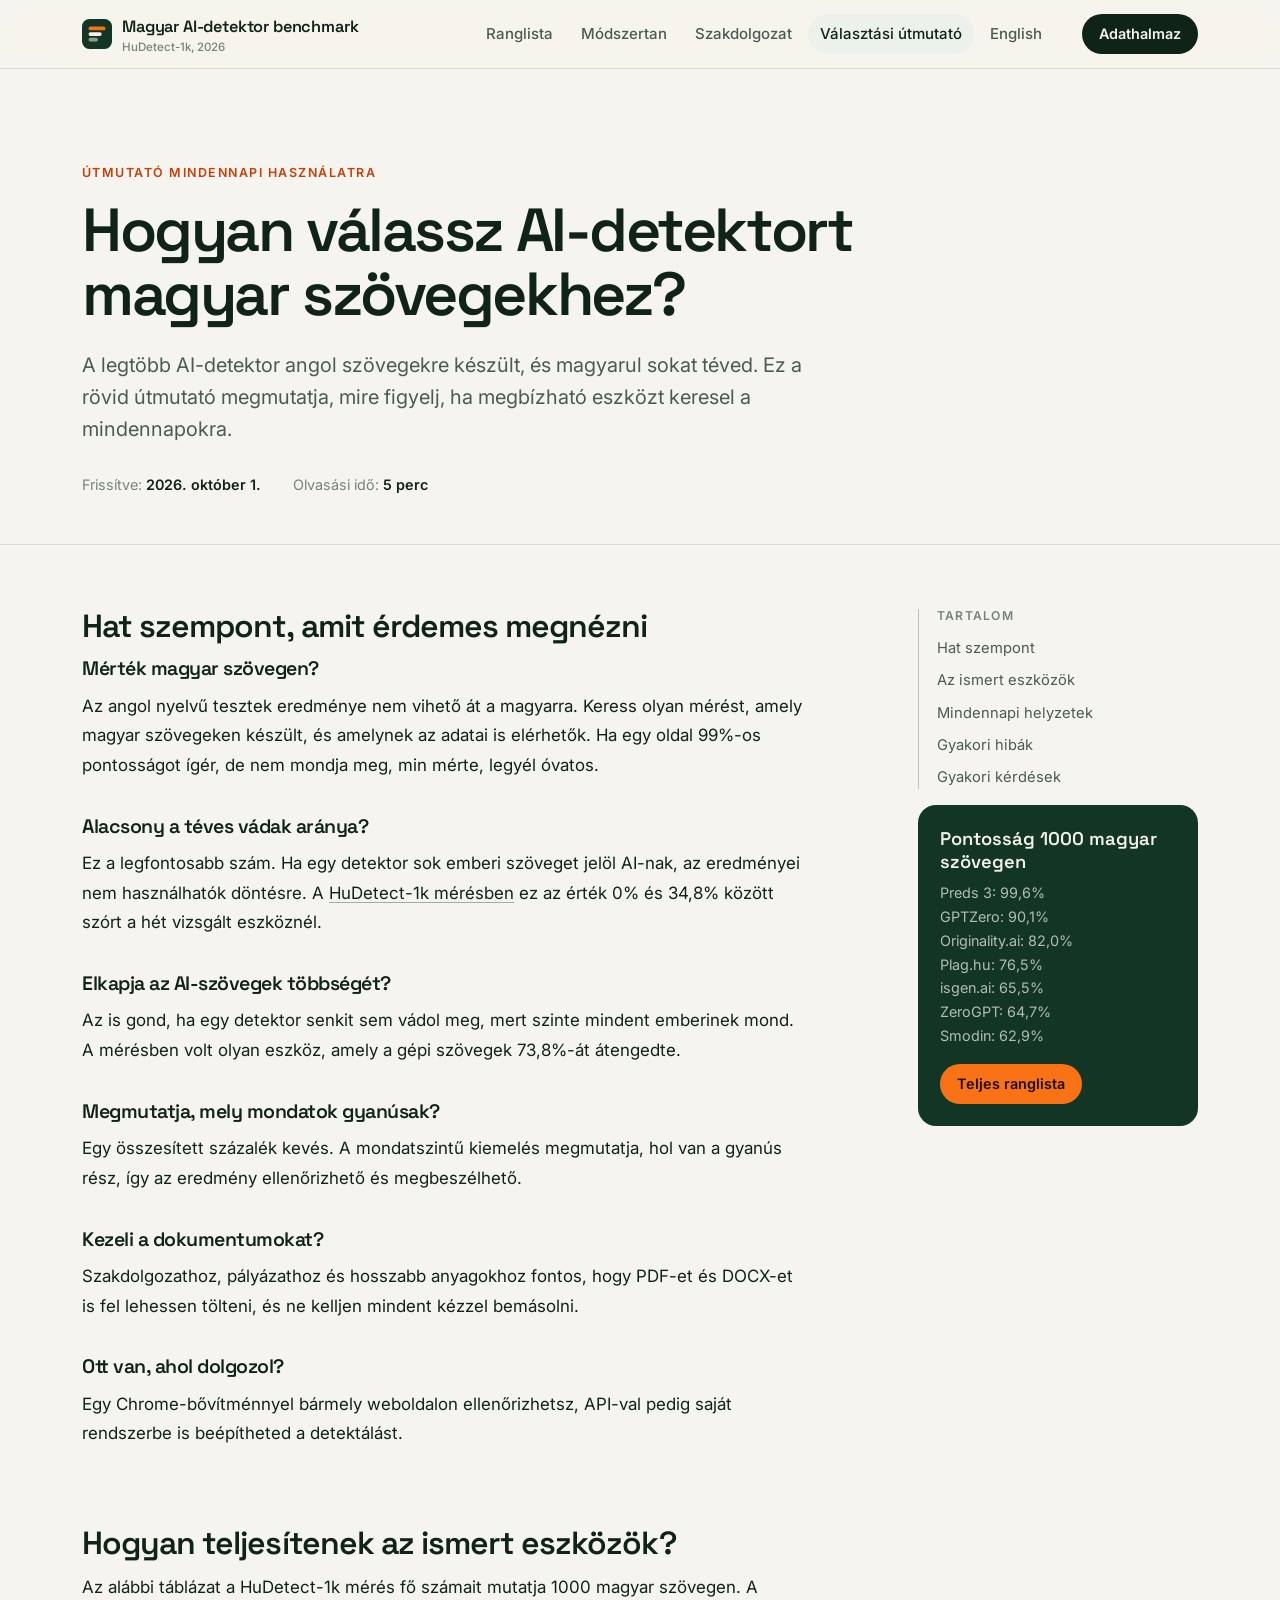
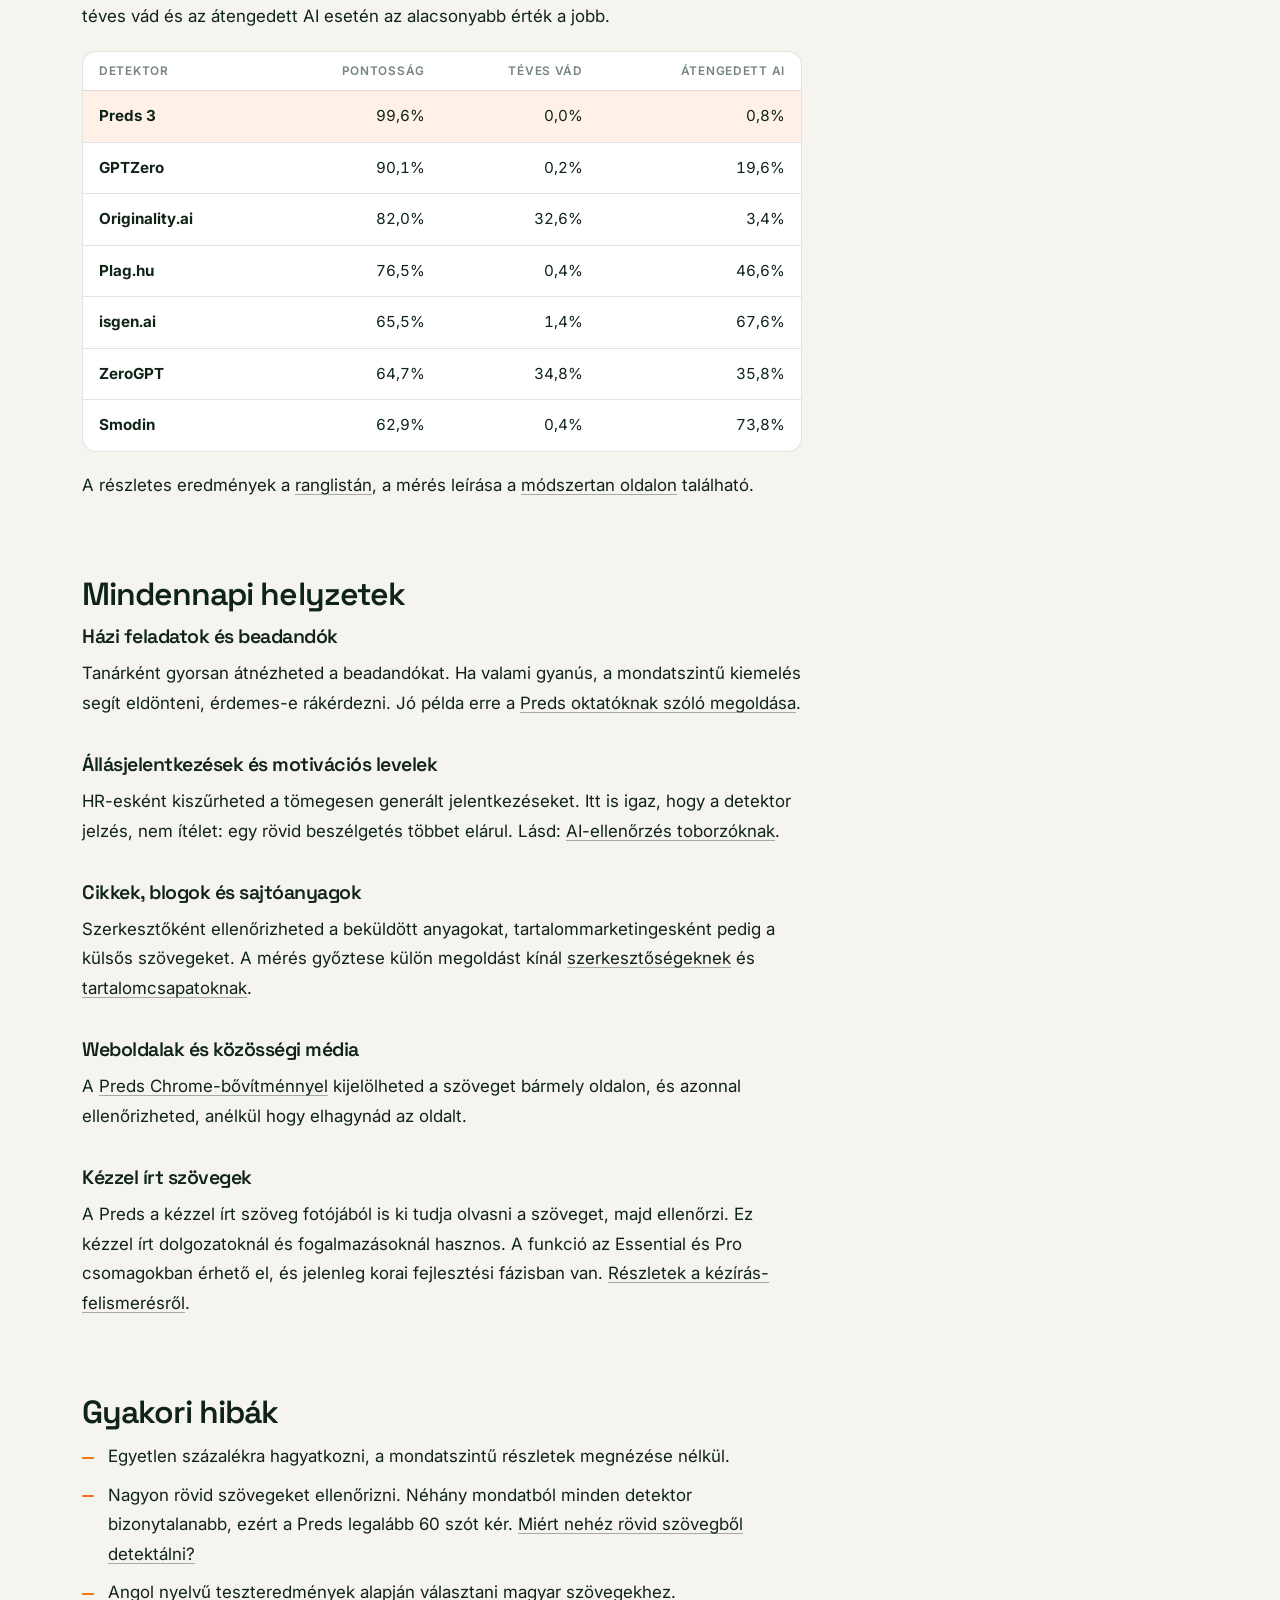
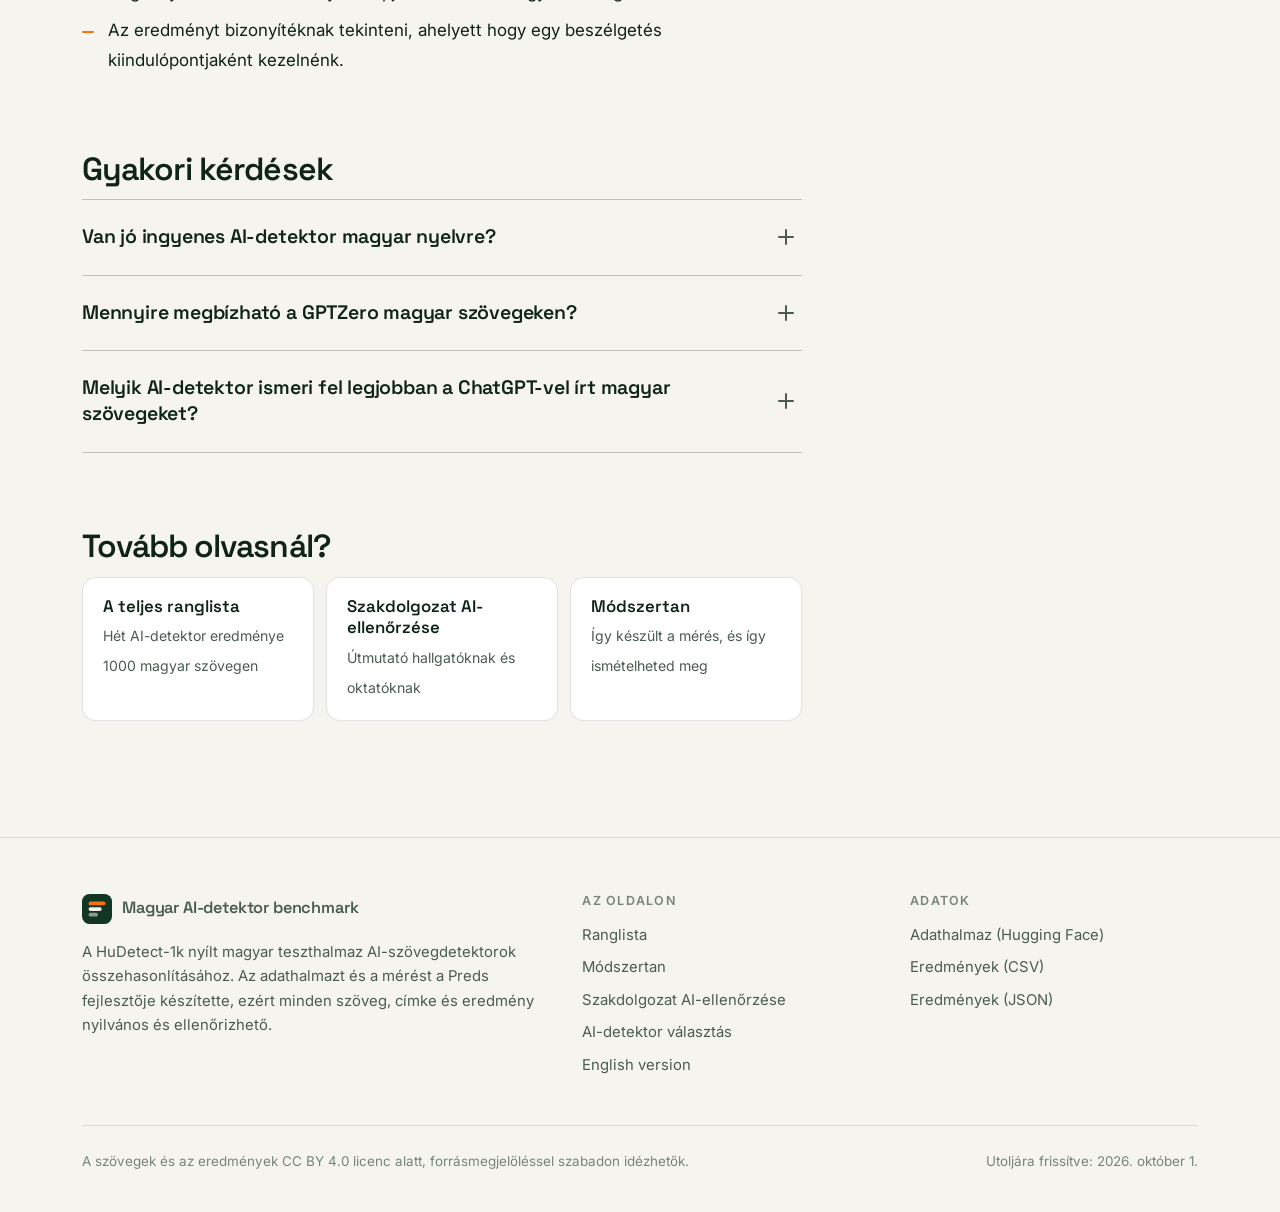
==== commit 9bfb2614: "Remove source link from footer" ====
--- a/ai-detektor-valasztas/index.html
+++ b/ai-detektor-valasztas/index.html
@@ -257,7 +257,6 @@
             <li><a href="https://huggingface.co/datasets/mihalykiss/GenAIDetectHU">Adathalmaz (Hugging Face)</a></li>
             <li><a href="../data/results.csv">Eredmények (CSV)</a></li>
             <li><a href="../data/results.json">Eredmények (JSON)</a></li>
-            <li><a href="https://github.com/kissmihaly1/magyar-ai-detektor-teszt">Forráskód (GitHub)</a></li>
           </ul>
         </div>
       </div>
